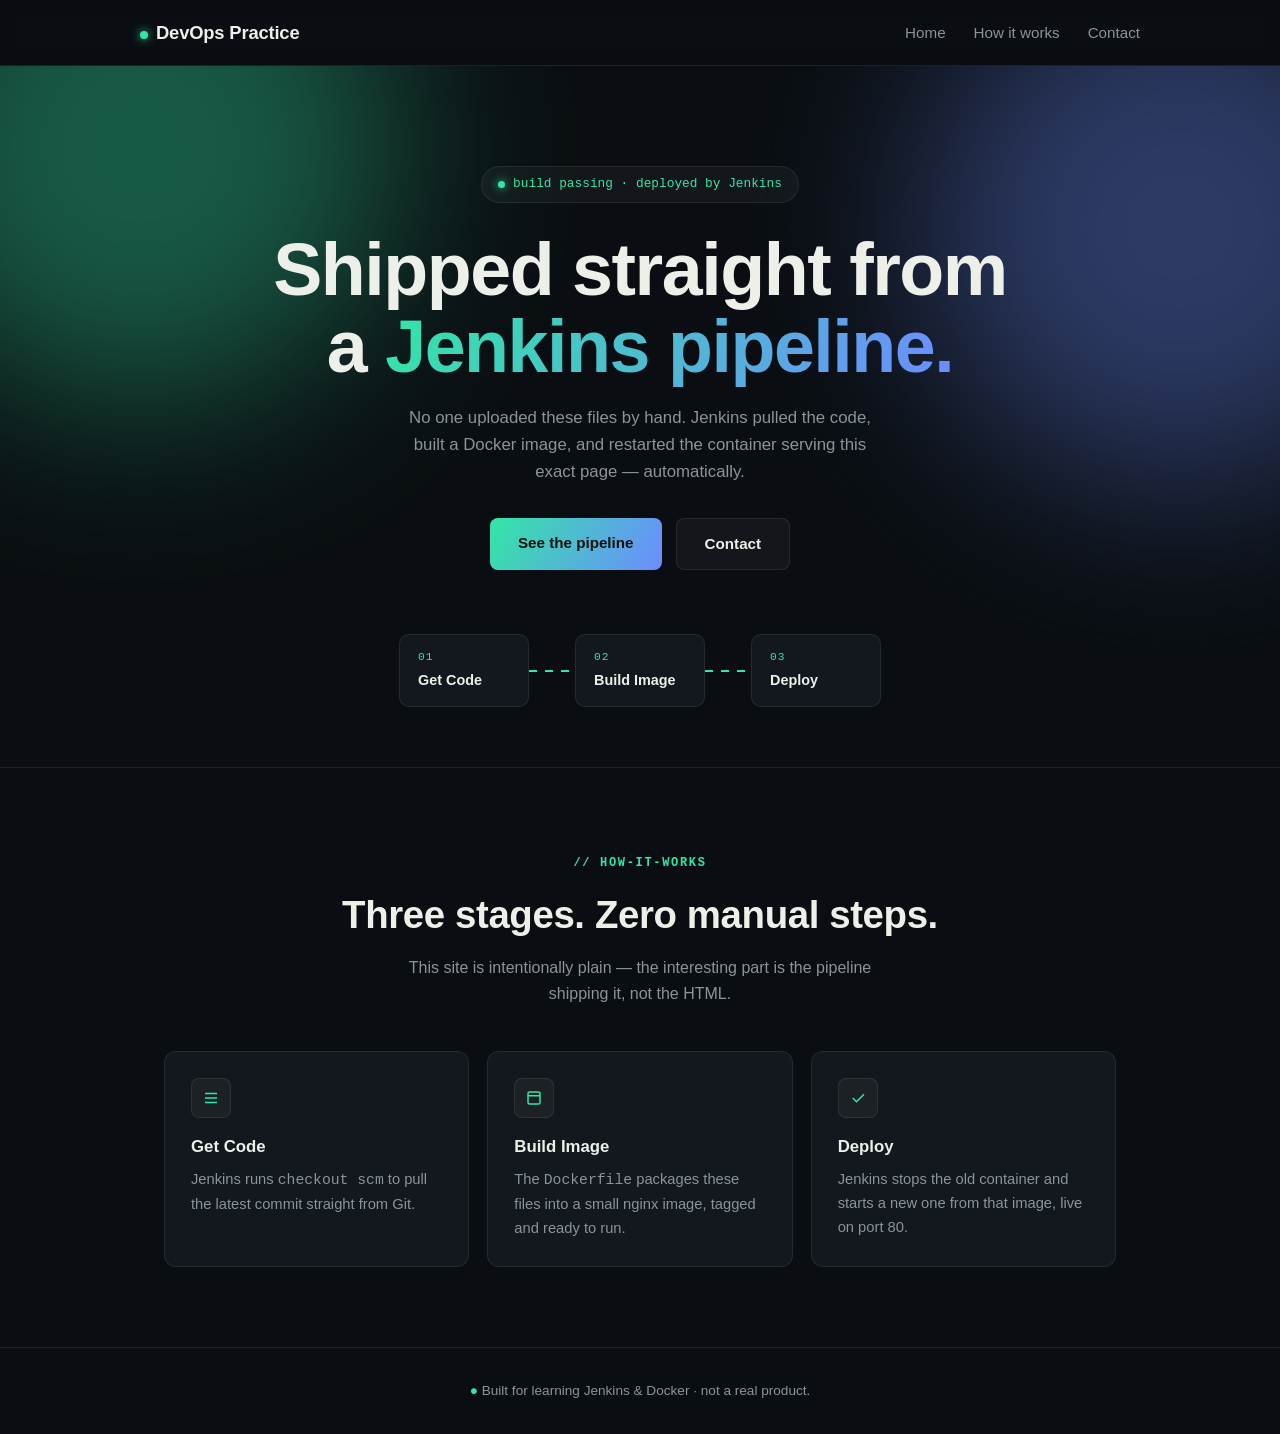
==== index.html @ 94dcfcbd "hce jenkins" ====
<!DOCTYPE html>
<html lang="en">

<head>
  <meta charset="UTF-8">
  <meta name="viewport" content="width=device-width, initial-scale=1.0">
  <link rel="stylesheet" href="style.css">
  <title>DevOps Practice Site</title>
</head>

<body>

  <!-- Header / Navigation -->
  <header>
    <div class="container nav-bar">
      <div class="brand"><span class="dot"></span>DevOps Practice</div>

      <button class="menu-toggle" id="menuToggle" aria-label="Open menu">
        <span></span><span></span><span></span>
      </button>

      <ul class="nav-links" id="navLinks">
        <li><a href="#home">Home</a></li>
        <li><a href="#about">How it works</a></li>
        <li><a href="contact.html">Contact</a></li>
      </ul>
    </div>
  </header>

  <!-- Hero -->
  <section id="home" class="hero">
    <div class="aurora one"></div>
    <div class="aurora two"></div>

    <div class="container hero-content">
      <span class="status-badge"><span class="status-dot"></span>build passing · deployed by Jenkins</span>

      <h1>Shipped straight from a <span class="gradient-text">Jenkins pipeline.</span></h1>

      <p>
        No one uploaded these files by hand. Jenkins pulled the code, built a Docker image,
        and restarted the container serving this exact page — automatically.
      </p>

      <div class="btn-row">
        <a href="#about" class="btn btn-primary">See the pipeline</a>
        <a href="contact.html" class="btn btn-ghost">Contact</a>
      </div>

      <!-- Pipeline strip -->
      <div class="pipeline">
        <div class="pipe-step">
          <div class="num">01</div>
          <div class="label">Get Code</div>
        </div>
        <div class="pipe-connector"></div>
        <div class="pipe-step">
          <div class="num">02</div>
          <div class="label">Build Image</div>
        </div>
        <div class="pipe-connector"></div>
        <div class="pipe-step">
          <div class="num">03</div>
          <div class="label">Deploy</div>
        </div>
      </div>
    </div>
  </section>

  <!-- About / How it works -->
  <section id="about">
    <div class="container">
      <div class="section-head">
        <span class="eyebrow">// how-it-works</span>
        <h2>Three stages. Zero manual steps.</h2>
        <p>This site is intentionally plain — the interesting part is the pipeline shipping it, not the HTML.</p>
      </div>

      <div class="card-grid">
        <div class="card">
          <div class="icon">
            <svg width="18" height="18" viewBox="0 0 24 24" fill="none" stroke="currentColor" stroke-width="2">
              <path d="M4 12h16M4 6h16M4 18h16"/>
            </svg>
          </div>
          <h3>Get Code</h3>
          <p>Jenkins runs <code>checkout scm</code> to pull the latest commit straight from Git.</p>
        </div>
        <div class="card">
          <div class="icon">
            <svg width="18" height="18" viewBox="0 0 24 24" fill="none" stroke="currentColor" stroke-width="2">
              <rect x="4" y="4" width="16" height="16" rx="2"/>
              <path d="M4 9h16"/>
            </svg>
          </div>
          <h3>Build Image</h3>
          <p>The <code>Dockerfile</code> packages these files into a small nginx image, tagged and ready to run.</p>
        </div>
        <div class="card">
          <div class="icon">
            <svg width="18" height="18" viewBox="0 0 24 24" fill="none" stroke="currentColor" stroke-width="2">
              <path d="M5 12l5 5L20 7"/>
            </svg>
          </div>
          <h3>Deploy</h3>
          <p>Jenkins stops the old container and starts a new one from that image, live on port 80.</p>
        </div>
      </div>
    </div>
  </section>

  <!-- Footer -->
  <footer>
    <div class="container">
      <p><span class="dot">●</span> Built for learning Jenkins &amp; Docker · not a real product.</p>
    </div>
  </footer>

  <script src="app.js"></script>
</body>

</html>
---- style.css ----
/* ============================================================
   DevOps Practice Site — dark, "shipped by Jenkins" theme
   Sections are labeled so you can find your way around fast.
   ============================================================ */

* {
  margin: 0;
  padding: 0;
  box-sizing: border-box;
}

:root {
  --bg: #0a0e12;          /* page background */
  --bg-raised: #12181d;   /* cards / header */
  --glass: rgba(255, 255, 255, 0.04);
  --ink: #edefe9;         /* primary text */
  --muted: #8a9499;       /* secondary text */
  --accent: #33e6a6;      /* mint — "build passing" green */
  --accent-2: #6c8cff;    /* cool blue, paired with accent for gradients */
  --line: rgba(255, 255, 255, 0.08);
  --mono: ui-monospace, SFMono-Regular, "SF Mono", Menlo, Consolas, monospace;
}

html {
  scroll-behavior: smooth;
}

body {
  background: var(--bg);
  color: var(--ink);
  font-family: -apple-system, "Segoe UI", Roboto, Helvetica, Arial, sans-serif;
  line-height: 1.6;
  overflow-x: hidden;
}

a {
  color: inherit;
  text-decoration: none;
}

.container {
  max-width: 1000px;
  margin: 0 auto;
  padding: 0 24px;
}

.eyebrow {
  font-family: var(--mono);
  text-transform: uppercase;
  letter-spacing: 0.14em;
  font-size: 0.75rem;
  font-weight: 600;
  color: var(--accent);
}

.gradient-text {
  background: linear-gradient(120deg, var(--accent), var(--accent-2));
  -webkit-background-clip: text;
  background-clip: text;
  color: transparent;
}

/* ---------- Header ---------- */
header {
  position: sticky;
  top: 0;
  z-index: 20;
  background: rgba(10, 14, 18, 0.7);
  backdrop-filter: blur(10px);
  border-bottom: 1px solid var(--line);
}

.nav-bar {
  display: flex;
  align-items: center;
  justify-content: space-between;
  padding: 18px 0;
}

.brand {
  font-weight: 800;
  font-size: 1.15rem;
  letter-spacing: -0.01em;
}

.brand .dot {
  display: inline-block;
  width: 8px;
  height: 8px;
  border-radius: 50%;
  background: var(--accent);
  box-shadow: 0 0 10px var(--accent);
  margin-right: 8px;
}

.nav-links {
  display: flex;
  align-items: center;
  gap: 28px;
  list-style: none;
}

.nav-links a {
  color: var(--muted);
  font-size: 0.95rem;
  font-weight: 500;
  transition: color 0.2s ease;
}

.nav-links a:hover,
.nav-links a:focus-visible {
  color: var(--ink);
}

.menu-toggle {
  display: none;
  flex-direction: column;
  gap: 5px;
  background: none;
  border: none;
  cursor: pointer;
  padding: 6px;
}

.menu-toggle span {
  width: 22px;
  height: 2px;
  background: var(--ink);
}

/* ---------- Hero ---------- */
.hero {
  position: relative;
  padding: 100px 0 60px;
  text-align: center;
  overflow: hidden;
}

/* Two soft blurred blobs that drift slowly behind the hero text */
.aurora {
  position: absolute;
  width: 520px;
  height: 520px;
  border-radius: 50%;
  filter: blur(90px);
  opacity: 0.35;
  z-index: 0;
  pointer-events: none;
}

.aurora.one {
  background: var(--accent);
  top: -180px;
  left: -120px;
  animation: drift-one 16s ease-in-out infinite;
}

.aurora.two {
  background: var(--accent-2);
  top: -100px;
  right: -160px;
  animation: drift-two 20s ease-in-out infinite;
}

@keyframes drift-one {
  0%, 100% { transform: translate(0, 0); }
  50%      { transform: translate(60px, 40px); }
}

@keyframes drift-two {
  0%, 100% { transform: translate(0, 0); }
  50%      { transform: translate(-50px, 30px); }
}

.hero-content {
  position: relative;
  z-index: 1;
}

.status-badge {
  display: inline-flex;
  align-items: center;
  gap: 8px;
  font-family: var(--mono);
  font-size: 0.8rem;
  color: var(--accent);
  background: var(--glass);
  border: 1px solid var(--line);
  padding: 7px 16px;
  border-radius: 999px;
  margin-bottom: 28px;
}

.status-dot {
  width: 7px;
  height: 7px;
  border-radius: 50%;
  background: var(--accent);
  box-shadow: 0 0 8px var(--accent);
  animation: pulse 2s ease-in-out infinite;
}

@keyframes pulse {
  0%, 100% { opacity: 1; }
  50%      { opacity: 0.35; }
}

.hero h1 {
  font-size: clamp(2.4rem, 5vw + 1rem, 4.6rem);
  font-weight: 800;
  letter-spacing: -0.02em;
  line-height: 1.05;
  margin-bottom: 20px;
  text-wrap: balance;
}

.hero p {
  color: var(--muted);
  max-width: 52ch;
  margin: 0 auto 32px;
  font-size: 1.05rem;
}

.btn-row {
  display: flex;
  gap: 14px;
  justify-content: center;
  flex-wrap: wrap;
}

.btn {
  display: inline-block;
  padding: 13px 28px;
  border-radius: 8px;
  font-weight: 600;
  font-size: 0.95rem;
  transition: transform 0.15s ease, opacity 0.15s ease;
}

.btn:hover {
  transform: translateY(-1px);
}

.btn-primary {
  background: linear-gradient(120deg, var(--accent), var(--accent-2));
  color: #06110d;
}

.btn-ghost {
  background: var(--glass);
  border: 1px solid var(--line);
  color: var(--ink);
}

/* ---------- Pipeline strip ---------- */
.pipeline {
  position: relative;
  z-index: 1;
  display: flex;
  align-items: center;
  justify-content: center;
  gap: 0;
  margin-top: 64px;
  flex-wrap: wrap;
}

.pipe-step {
  background: var(--bg-raised);
  border: 1px solid var(--line);
  border-radius: 10px;
  padding: 14px 18px;
  min-width: 130px;
  text-align: left;
}

.pipe-step .num {
  font-family: var(--mono);
  font-size: 0.7rem;
  color: var(--accent);
  letter-spacing: 0.1em;
}

.pipe-step .label {
  font-weight: 600;
  font-size: 0.9rem;
  margin-top: 2px;
}

.pipe-connector {
  width: 46px;
  height: 2px;
  background: repeating-linear-gradient(
    90deg,
    var(--accent) 0 8px,
    transparent 8px 16px
  );
  background-size: 32px 2px;
  animation: flow 1s linear infinite;
  flex-shrink: 0;
}

@keyframes flow {
  to { background-position: -32px 0; }
}

/* ---------- Sections ---------- */
section:not(.hero) {
  padding: 80px 0;
  border-top: 1px solid var(--line);
}

.section-head {
  text-align: center;
  margin-bottom: 44px;
}

.section-head h2 {
  font-size: clamp(1.6rem, 2.5vw + 1rem, 2.4rem);
  font-weight: 800;
  letter-spacing: -0.01em;
  margin-top: 10px;
}

.section-head p {
  color: var(--muted);
  max-width: 55ch;
  margin: 10px auto 0;
}

/* ---------- Cards ---------- */
.card-grid {
  display: grid;
  grid-template-columns: 1fr;
  gap: 18px;
}

.card {
  background: var(--bg-raised);
  border: 1px solid var(--line);
  border-radius: 12px;
  padding: 26px;
  opacity: 0;
  transform: translateY(16px);
  transition: opacity 0.5s ease, transform 0.5s ease;
}

.card.in-view {
  opacity: 1;
  transform: translateY(0);
}

.card .icon {
  width: 40px;
  height: 40px;
  border-radius: 8px;
  background: var(--glass);
  border: 1px solid var(--line);
  display: flex;
  align-items: center;
  justify-content: center;
  margin-bottom: 16px;
  color: var(--accent);
}

.card h3 {
  font-size: 1.05rem;
  margin-bottom: 8px;
}

.card p {
  color: var(--muted);
  font-size: 0.92rem;
}

/* ---------- Footer ---------- */
footer {
  padding: 32px 0;
  text-align: center;
  color: var(--muted);
  font-size: 0.85rem;
  border-top: 1px solid var(--line);
}

footer .dot {
  color: var(--accent);
}

/* ---------- Reduced motion ---------- */
@media (prefers-reduced-motion: reduce) {
  .aurora,
  .status-dot,
  .pipe-connector {
    animation: none !important;
  }
  .card {
    opacity: 1;
    transform: none;
    transition: none;
  }
}

/* ---------- Small screens ---------- */
@media (max-width: 640px) {
  .nav-links {
    display: none;
    position: absolute;
    top: 100%;
    left: 0;
    right: 0;
    background: var(--bg-raised);
    flex-direction: column;
    align-items: flex-start;
    gap: 4px;
    padding: 16px 24px;
    border-bottom: 1px solid var(--line);
  }

  .nav-links.open {
    display: flex;
  }

  .nav-links a {
    padding: 8px 0;
  }

  .menu-toggle {
    display: flex;
  }

  .pipeline {
    flex-direction: column;
    align-items: stretch;
  }

  .pipe-connector {
    width: 2px;
    height: 26px;
    margin: 0 auto;
    background: repeating-linear-gradient(
      180deg,
      var(--accent) 0 8px,
      transparent 8px 16px
    );
    background-size: 2px 32px;
    animation: flow-vertical 1s linear infinite;
  }

  @keyframes flow-vertical {
    to { background-position: 0 -32px; }
  }
}

/* ---------- Tablet and up ---------- */
@media (min-width: 640px) {
  .card-grid {
    grid-template-columns: repeat(3, 1fr);
  }
}
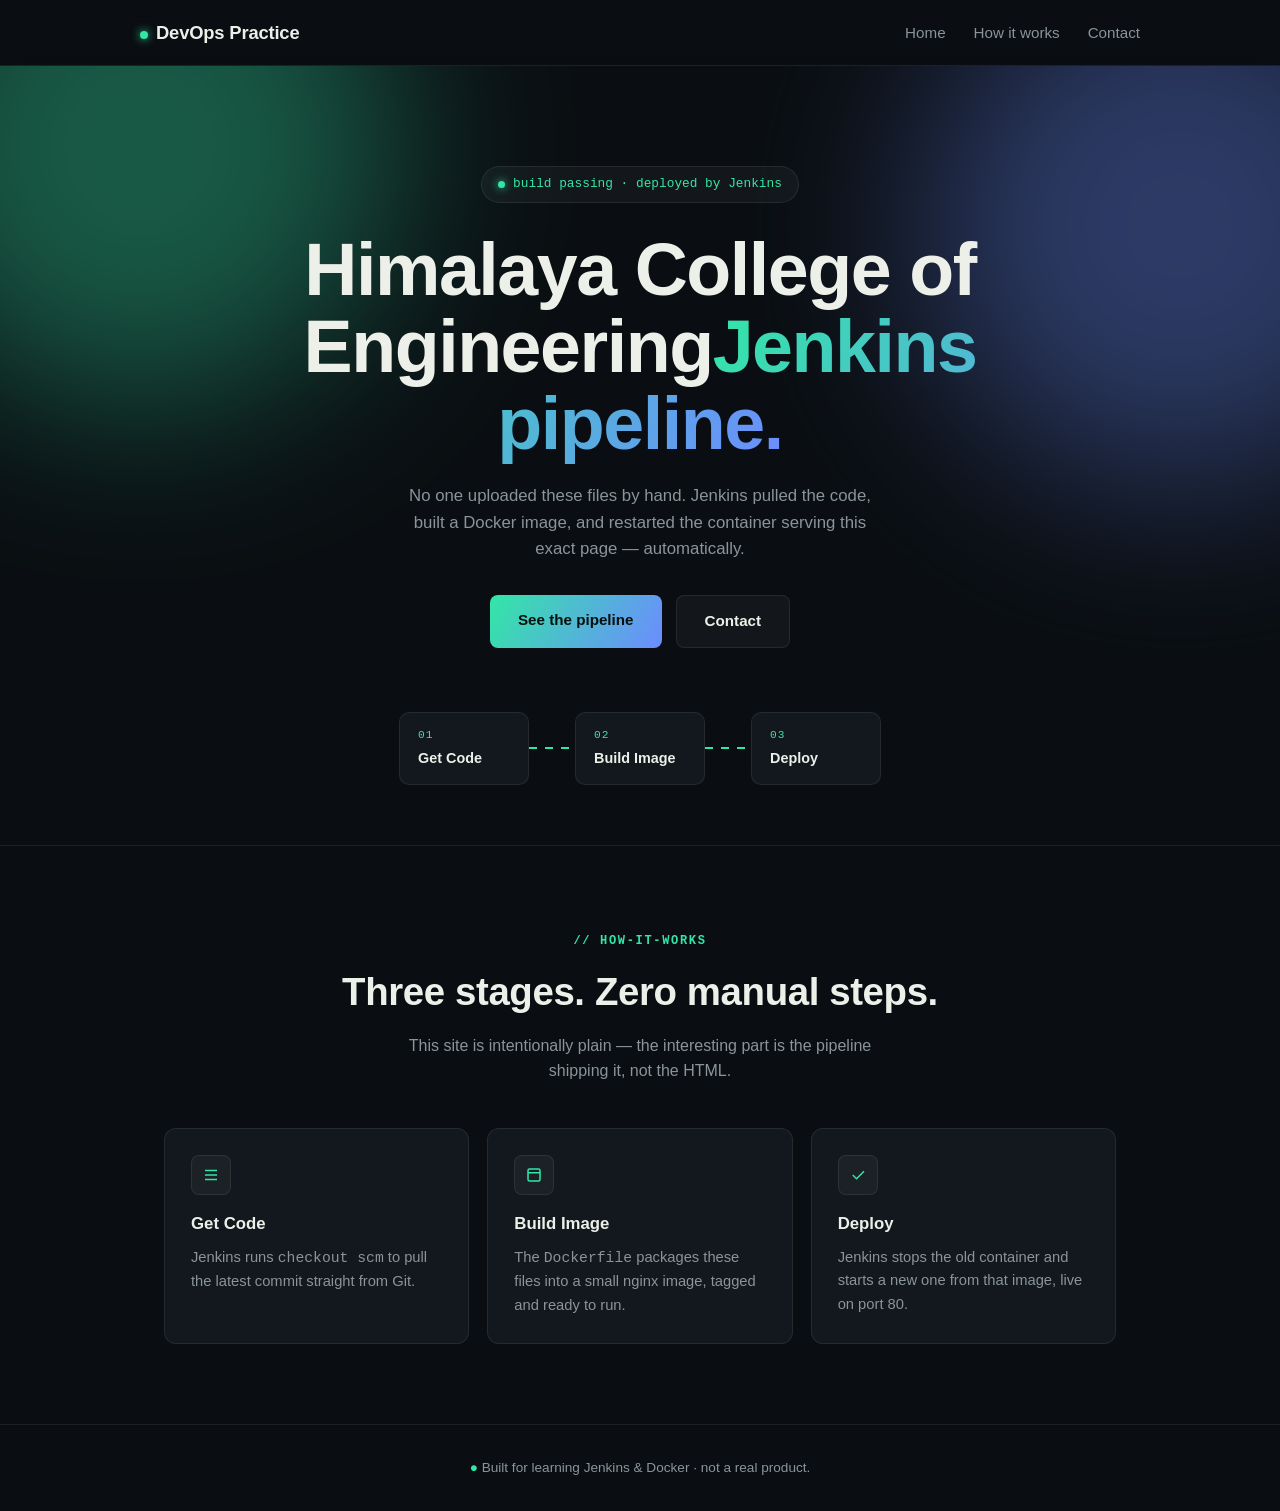
==== commit 3c43d45d: "ec2 ip updated" ====
--- a/index.html
+++ b/index.html
@@ -35,7 +35,7 @@
     <div class="container hero-content">
       <span class="status-badge"><span class="status-dot"></span>build passing · deployed by Jenkins</span>
 
-      <h1>Shipped straight from a <span class="gradient-text">Jenkins pipeline.</span></h1>
+      <h1>Himalaya College of Engineering<span class="gradient-text">Jenkins pipeline.</span></h1>
 
       <p>
         No one uploaded these files by hand. Jenkins pulled the code, built a Docker image,
